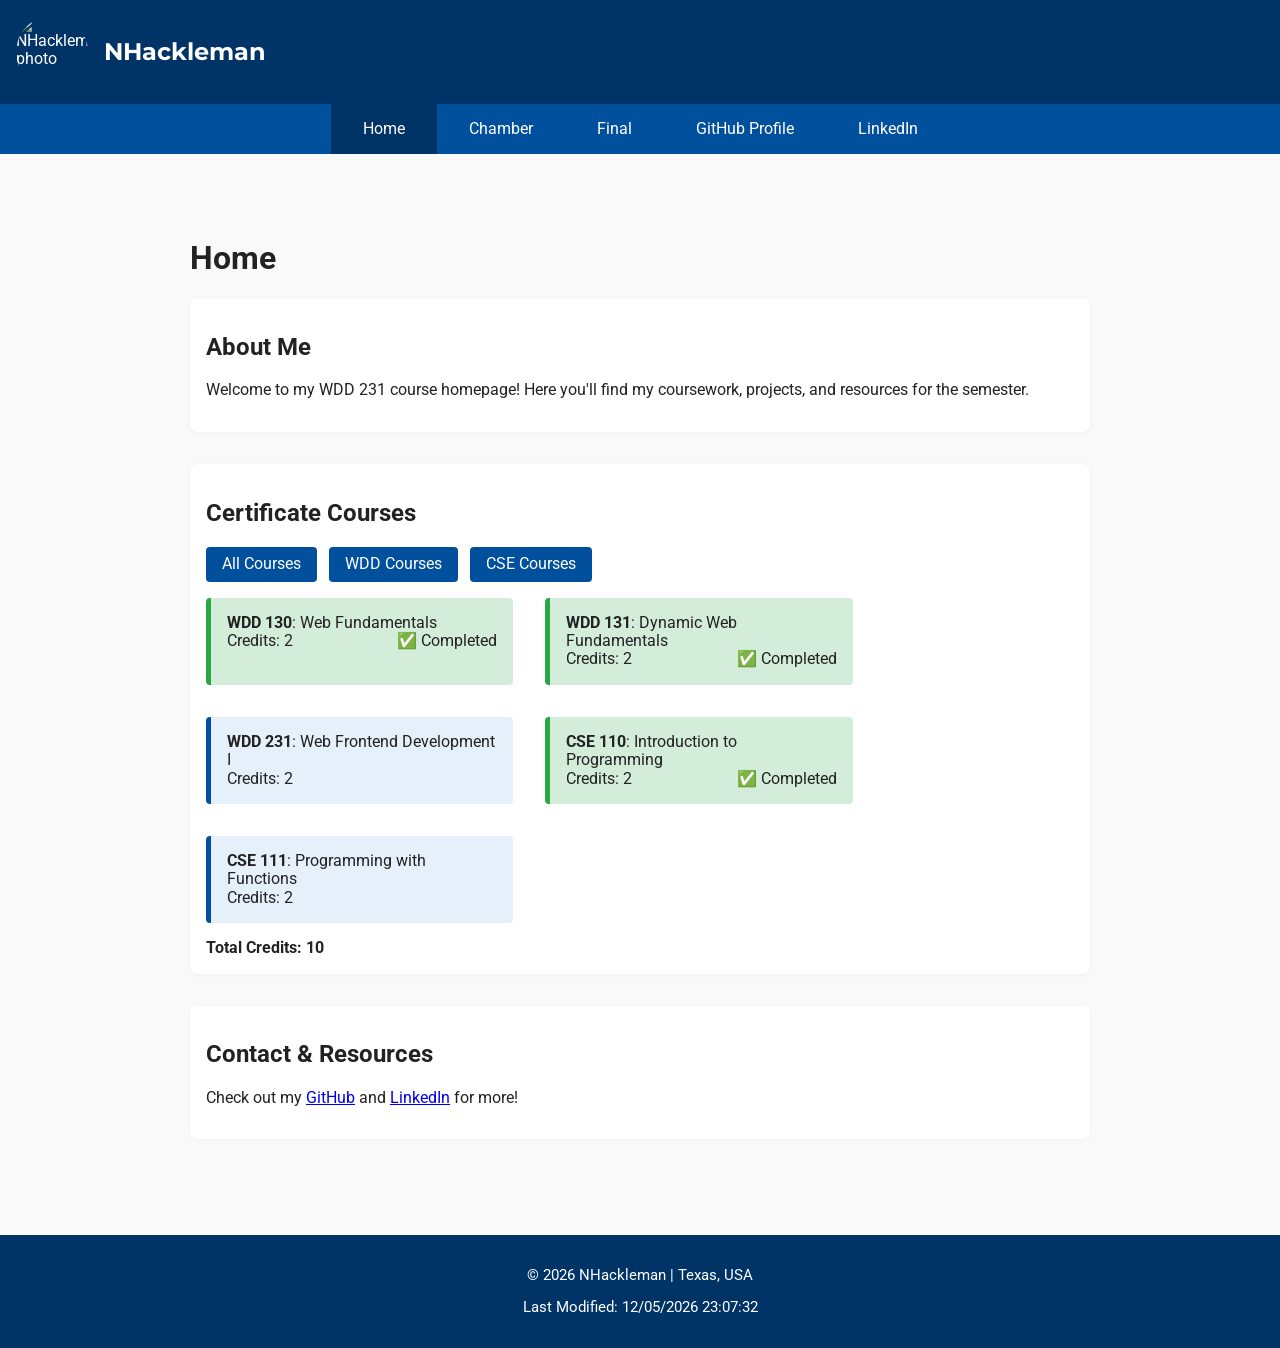
==== index.html @ 6cd38a67 "Initial page built with some content" ====
<!DOCTYPE html>
<html lang="en">

<head>
    <meta charset="UTF-8">
    <meta name="viewport" content="width=device-width, initial-scale=1.0">
    <title>NHackleman | WDD 231 Home</title>
    <meta name="description" content="Home page for NHackleman's WDD 231 course work.">
    <meta name="author" content="NHackleman">
    <link href="https://fonts.googleapis.com/css?family=Roboto:400,700|Montserrat:400,700&display=swap"
        rel="stylesheet">
    <link rel="stylesheet" href="styles/normalize.css">
    <link rel="stylesheet" href="styles/small.css">
    <link rel="stylesheet" href="styles/larger.css">
    <script src="scripts/navigation.js" defer></script>
    <script src="scripts/date.js" defer></script>
    <script src="scripts/course.js" defer></script>
</head>

<body>
    <header>
        <img src="images/your-photo.jpg" alt="NHackleman's photo" width="72" height="72">
        <span>NHackleman</span>
    </header>
    <nav>
        <button id="menu" aria-label="Open navigation menu">&#9776;</button>
        <ul id="nav-list">
            <li><a href="index.html" class="active">Home</a></li>
            <li><a href="#">Chamber</a></li>
            <li><a href="#">Final</a></li>
            <li><a href="https://github.com/nhackleman" target="_blank">GitHub Profile</a></li>
            <li><a href="https://www.linkedin.com/" target="_blank">LinkedIn</a></li>
        </ul>
    </nav>
    <main>
        <h1>Home</h1>
        <section>
            <h2>About Me</h2>
            <p>Welcome to my WDD 231 course homepage! Here you'll find my coursework, projects, and resources for the
                semester.</p>
        </section>
        <section>
            <h2>Certificate Courses</h2>
            <div id="course-controls">
                <button id="all-courses-btn">All Courses</button>
                <button id="wdd-courses-btn">WDD Courses</button>
                <button id="cse-courses-btn">CSE Courses</button>
            </div>
            <div id="courses"></div>
            <div id="credits"></div>
        </section>
        <section>
            <h2>Contact & Resources</h2>
            <p>Check out my <a href="https://github.com/nhackleman" target="_blank">GitHub</a> and <a
                    href="https://www.linkedin.com/" target="_blank">LinkedIn</a> for more!</p>
        </section>
    </main>
    <footer>
        <p>&copy; <span id="year"></span> NHackleman | Texas, USA</p>
        <p id="lastModified"></p>
    </footer>
</body>

</html>
---- styles/small.css ----
body {
    font-family: 'Roboto', Arial, sans-serif;
    margin: 0;
    padding: 0;
    background: #f9f9f9;
    color: #222;
}

header {
    display: flex;
    align-items: center;
    gap: 1rem;
    padding: 1rem;
    background: #003366;
    color: #fff;
}

header img {
    border-radius: 50%;
    width: 72px;
    height: 72px;
}

header span {
    font-family: 'Montserrat', sans-serif;
    font-size: 1.5rem;
    font-weight: bold;
}

nav {
    background: #00509e;
}

#menu {
    display: block;
    background: none;
    border: none;
    color: #fff;
    font-size: 2rem;
    padding: 1rem;
    cursor: pointer;
}

#nav-list {
    display: none;
    flex-direction: column;
    margin: 0;
    padding: 0;
    list-style: none;
}

#nav-list li {
    border-bottom: 1px solid #003366;
}

#nav-list li:last-child {
    border-bottom: none;
}

#nav-list a {
    display: block;
    color: #fff;
    text-decoration: none;
    padding: 1rem;
    transition: background 0.2s;
}

#nav-list a.active,
#nav-list a:hover {
    background: #003366;
}

main {
    padding: 1rem;
}

section {
    margin-bottom: 2rem;
    background: #fff;
    border-radius: 8px;
    padding: 1rem;
    box-shadow: 0 1px 4px rgba(0, 0, 0, 0.04);
}

#course-controls {
    margin-bottom: 1rem;
}

#course-controls button {
    margin-right: 0.5rem;
    padding: 0.5rem 1rem;
    background: #00509e;
    color: #fff;
    border: none;
    border-radius: 4px;
    cursor: pointer;
    font-family: inherit;
    font-size: 1rem;
    transition: background 0.2s;
}

#course-controls button:hover,
#course-controls button.active {
    background: #003366;
}

#courses {
    display: flex;
    flex-direction: column;
    gap: 1rem;
}

.course-card {
    background: #e6f0fa;
    border-left: 5px solid #00509e;
    padding: 1rem;
    border-radius: 4px;
}

.course-card.completed {
    background: #d4edda;
    border-left: 5px solid #28a745;
}

#credits {
    margin-top: 1rem;
    font-weight: bold;
}

footer {
    background: #003366;
    color: #fff;
    text-align: center;
    padding: 1rem;
    font-size: 0.95rem;
}

@media (max-width: 600px) {
    section {
        padding: 0.5rem;
    }

    header {
        flex-direction: column;
        align-items: flex-start;
    }
}
---- styles/larger.css ----
@media (min-width: 700px) {
    main {
        max-width: 900px;
        margin: 2rem auto;
        padding: 2rem;
    }

    #courses {
        flex-direction: row;
        flex-wrap: wrap;
        gap: 2rem;
    }

    .course-card {
        width: calc(33% - 1rem);
        min-width: 220px;
    }

    nav {
        display: flex;
        justify-content: center;
        align-items: center;
    }

    #menu {
        display: none;
    }

    #nav-list {
        display: flex !important;
        flex-direction: row;
        width: 100%;
        justify-content: center;
        background: none;
    }

    #nav-list li {
        border: none;
    }

    #nav-list a {
        padding: 1rem 2rem;
        border-radius: 0;
    }
}
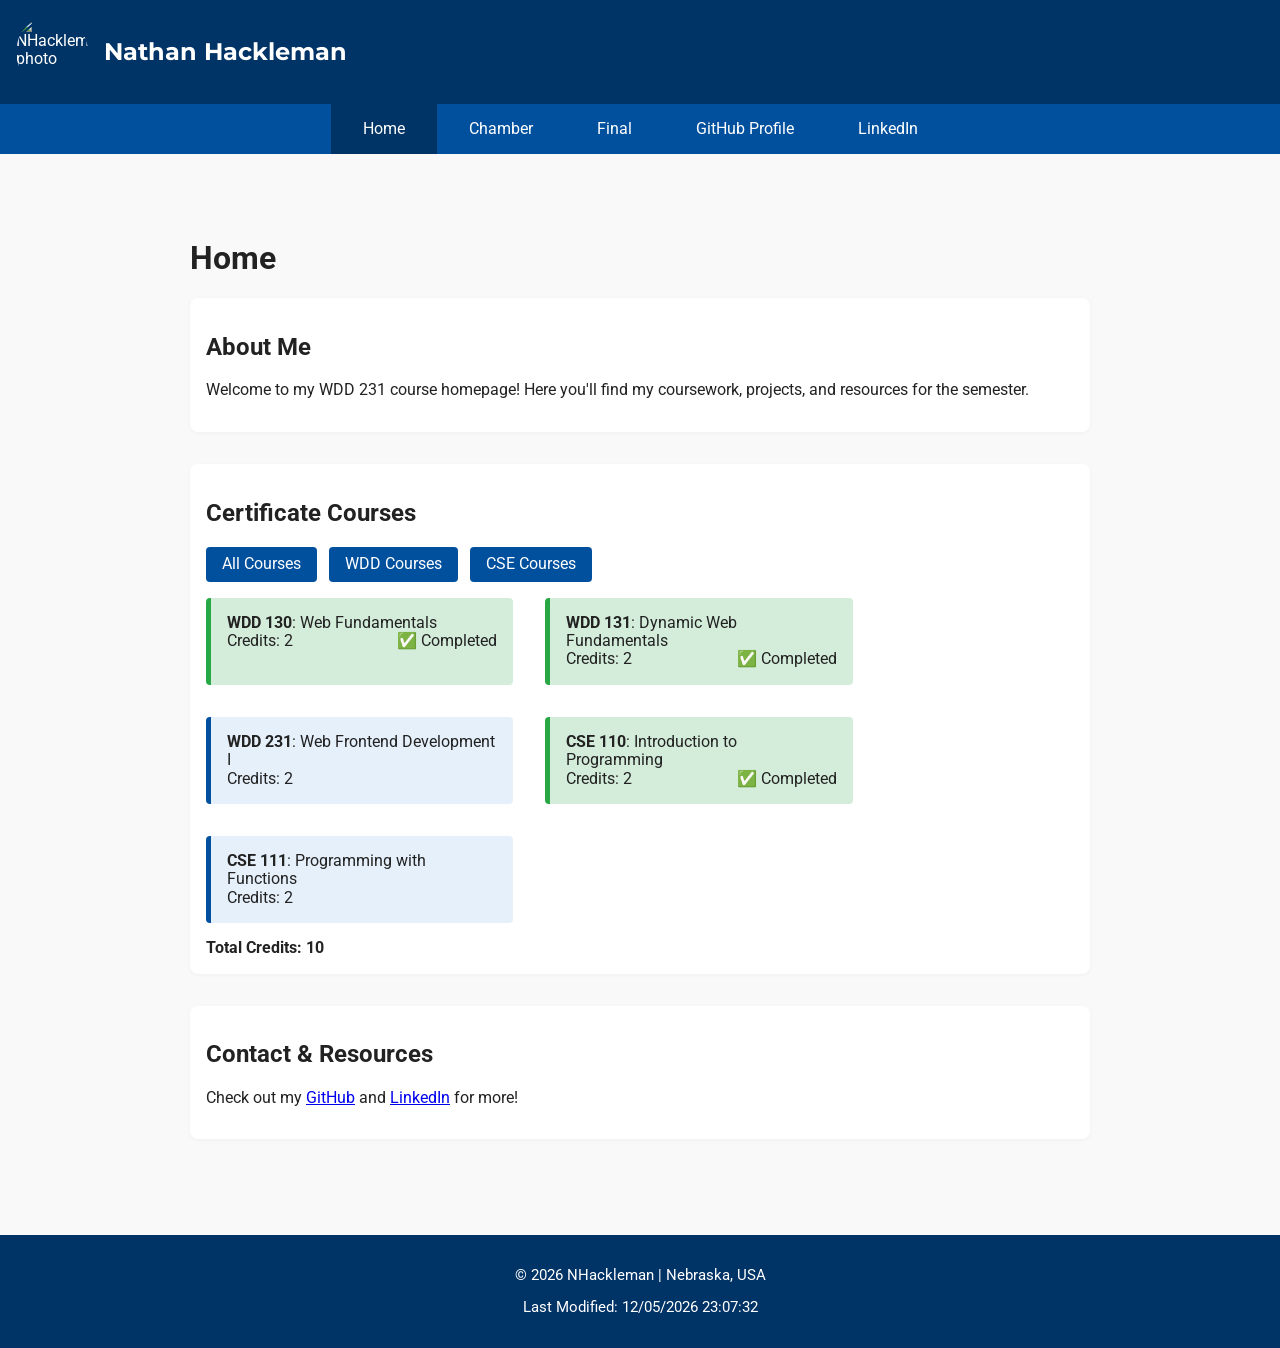
==== commit eca88b78: "Slight adjustments to index.html" ====
--- a/index.html
+++ b/index.html
@@ -19,8 +19,8 @@
 
 <body>
     <header>
-        <img src="images/your-photo.jpg" alt="NHackleman's photo" width="72" height="72">
-        <span>NHackleman</span>
+        <img src="https://placehold.co/400" alt="NHackleman's photo" width="72" height="72">
+        <span>Nathan Hackleman</span>
     </header>
     <nav>
         <button id="menu" aria-label="Open navigation menu">&#9776;</button>
@@ -56,7 +56,7 @@
         </section>
     </main>
     <footer>
-        <p>&copy; <span id="year"></span> NHackleman | Texas, USA</p>
+        <p>&copy; <span id="year"></span> NHackleman | Nebraska, USA</p>
         <p id="lastModified"></p>
     </footer>
 </body>
